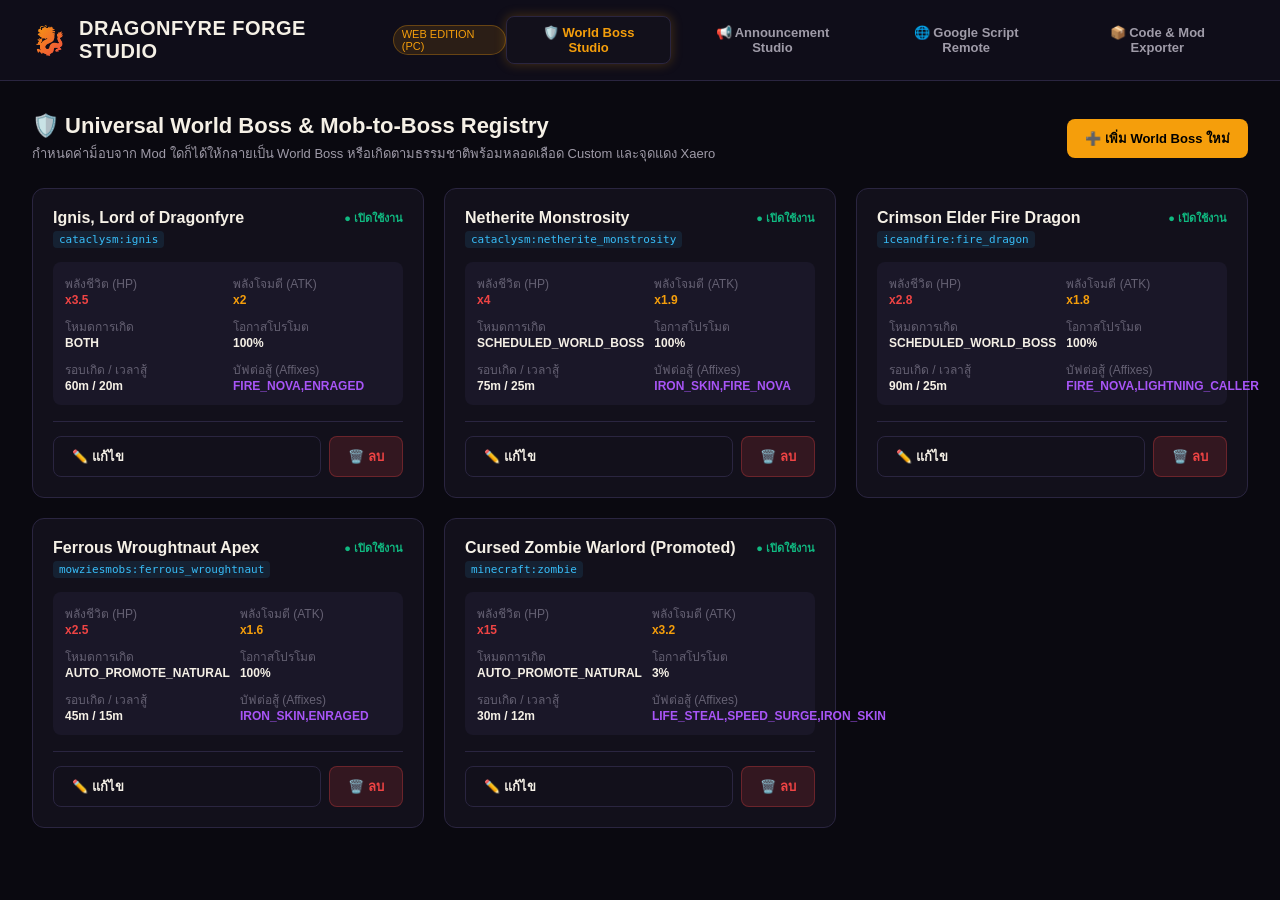
==== web-studio/index.html @ f37c69a7 "refactor: remove android mobile scaffolding and convert to Forge 1.20.1 mod project with PC Web Stud" ====
<!DOCTYPE html>
<html lang="th">
<head>
  <meta charset="UTF-8">
  <meta name="viewport" content="width=device-width, initial-scale=1.0">
  <title>Dragonfyre Forge Studio - Web Edition</title>
  <link rel="stylesheet" href="styles.css">
</head>
<body>

  <header>
    <div class="brand">
      <div class="brand-icon">🐉</div>
      <div>
        <h1>DRAGONFYRE FORGE STUDIO</h1>
      </div>
      <span>WEB EDITION (PC)</span>
    </div>
    <nav>
      <button class="tab-btn active" data-tab="boss-tab">🛡️ World Boss Studio</button>
      <button class="tab-btn" data-tab="hud-tab">📢 Announcement Studio</button>
      <button class="tab-btn" data-tab="gas-tab">🌐 Google Script Remote</button>
      <button class="tab-btn" data-tab="code-tab">📦 Code & Mod Exporter</button>
    </nav>
  </header>

  <main>
    <!-- TAB 1: WORLD BOSS STUDIO -->
    <section id="boss-tab" class="tab-content active">
      <div class="section-header">
        <div class="section-title">
          <h2>🛡️ Universal World Boss & Mob-to-Boss Registry</h2>
          <p>กำหนดค่าม็อบจาก Mod ใดก็ได้ให้กลายเป็น World Boss หรือเกิดตามธรรมชาติพร้อมหลอดเลือด Custom และจุดแดง Xaero</p>
        </div>
        <button class="btn" onclick="openBossModal()">➕ เพิ่ม World Boss ใหม่</button>
      </div>

      <div class="grid" id="boss-grid">
        <!-- Rendered by app.js -->
      </div>
    </section>

    <!-- TAB 2: ANNOUNCEMENT STUDIO -->
    <section id="hud-tab" class="tab-content">
      <div class="section-header">
        <div class="section-title">
          <h2>📢 RPG Center-Screen HUD Announcement Designer</h2>
          <p>ออกแบบป้ายประกาศกลางจอสำหรับดรอปของ Epic/Mythic (Apotheosis), การฆ่าบอส, หรือประกาศสดจากแอดมิน</p>
        </div>
        <button class="btn" onclick="triggerTestAnimation()">▶️ ทดสอบแอนิเมชันกลางจอ</button>
      </div>

      <div class="hud-preview-box">
        <div class="rpg-banner" id="preview-banner">
          <h4 id="preview-headline">⚔ Steve ได้รับไอเทมระดับ MYTHIC: Vorpal Blade</h4>
          <p id="preview-subtitle">ตรวจพบพลัง Affix หายากใน Cisco Fantasy Medieval RPG</p>
        </div>
      </div>

      <div class="card" style="max-width: 800px; margin: 0 auto;">
        <h3 style="margin-bottom: 16px;">ปรับแต่งป้ายประกาศ (Live Preview)</h3>
        <div class="form-group">
          <label>หัวข้อประกาศ (Headline):</label>
          <input type="text" class="form-control" id="hud-headline" value="⚔ Steve ได้รับไอเทมระดับ MYTHIC: Vorpal Blade" oninput="updateHudPreview()">
        </div>
        <div class="form-group">
          <label>คำอธิบายย่อย (Subtitle):</label>
          <input type="text" class="form-control" id="hud-subtitle" value="ตรวจพบพลัง Affix หายากใน Cisco Fantasy Medieval RPG" oninput="updateHudPreview()">
        </div>
        <div class="form-row">
          <div class="form-group">
            <label>สีขอบและออร่า (Hex Color):</label>
            <input type="color" class="form-control" id="hud-color" value="#f59e0b" style="height: 42px; cursor: pointer;" oninput="updateHudPreview()">
          </div>
          <div class="form-group">
            <label>เสียงเอฟเฟกต์ (Sound Event):</label>
            <input type="text" class="form-control" value="minecraft:ui.toast.challenge_complete">
          </div>
        </div>
      </div>
    </section>

    <!-- TAB 3: GAS REMOTE -->
    <section id="gas-tab" class="tab-content">
      <div class="section-header">
        <div class="section-title">
          <h2>🌐 Google Apps Script Remote & Server Hot-Reload</h2>
          <p>เชื่อมต่อเซิร์ฟเวอร์ Minecraft ผ่าน Google Sheets โดยไม่ต้องเปิดพอร์ตเซิร์ฟเวอร์ ทำงานผ่าน Tailscale ได้ 100%</p>
        </div>
        <div style="display: flex; gap: 8px;">
          <button class="btn btn-secondary" onclick="testGasConnection()">⚡ ทดสอบเชื่อมต่อ</button>
          <button class="btn" onclick="syncToGas()">☁️ ซิงก์ขึ้น Google Sheets</button>
        </div>
      </div>

      <div class="card" style="margin-bottom: 24px;">
        <h3 style="margin-bottom: 14px;">ตั้งค่าการเชื่อมต่อ Google Web App</h3>
        <div class="form-group">
          <label>Google Apps Script Web App URL:</label>
          <input type="text" class="form-control" id="gas-url" placeholder="https://script.google.com/macros/s/AKfycb.../exec">
        </div>
        <div class="form-row">
          <div class="form-group">
            <label>Secret Token (รหัสผ่านตรวจสอบสิทธิ์):</label>
            <input type="text" class="form-control" id="gas-secret" value="DF_SECRET_2026">
          </div>
          <div class="form-group">
            <label>ความถี่ในการ Polling ของเซิร์ฟเวอร์ (วินาที):</label>
            <input type="number" class="form-control" id="gas-interval" value="20">
          </div>
        </div>
        <div id="gas-status" style="font-size: 13px; font-weight: 600; margin-top: 8px;">
          ⚪ ยังไม่ได้ทดสอบเชื่อมต่อ
        </div>
      </div>
    </section>

    <!-- TAB 4: CODE EXPORTER -->
    <section id="code-tab" class="tab-content">
      <div class="section-header">
        <div class="section-title">
          <h2>📦 Forge 1.20.1 Mod & Google Script Source Code</h2>
          <p>ไฟล์โค้ดต้นฉบับทั้งหมดถูกสร้างไว้ในโฟลเดอร์โปรเจกต์พร้อมคอมไพล์ด้วย `./gradlew build`</p>
        </div>
        <div style="display: flex; gap: 8px;">
          <button class="btn btn-secondary" onclick="copyCurrentCode()">📋 คัดลอกโค้ด</button>
          <button class="btn" onclick="downloadCurrentFile()">💾 ดาวน์โหลดไฟล์นี้</button>
        </div>
      </div>

      <div style="display: flex; gap: 8px; margin-bottom: 12px; flex-wrap: wrap;">
        <button class="btn btn-secondary code-file-btn active" data-file="DragonfyreBridgeMod.java" onclick="selectCodeFile('DragonfyreBridgeMod.java')">DragonfyreBridgeMod.java</button>
        <button class="btn btn-secondary code-file-btn" data-file="UniversalBossManager.java" onclick="selectCodeFile('UniversalBossManager.java')">UniversalBossManager.java</button>
        <button class="btn btn-secondary code-file-btn" data-file="Code.gs" onclick="selectCodeFile('Code.gs')">Code.gs (Google Script)</button>
        <button class="btn btn-secondary code-file-btn" data-file="build.gradle" onclick="selectCodeFile('build.gradle')">build.gradle</button>
        <button class="btn btn-secondary code-file-btn" data-file="mods.toml" onclick="selectCodeFile('mods.toml')">mods.toml</button>
      </div>

      <div class="code-container">
        <div class="code-header">
          <span id="code-filename" style="font-family: monospace; font-size: 13px; color: var(--gold);">DragonfyreBridgeMod.java</span>
        </div>
        <pre><code id="code-display">// โค้ดจะแสดงที่นี่</code></pre>
      </div>
    </section>
  </main>

  <!-- MODAL: ADD/EDIT BOSS -->
  <div class="modal-overlay" id="boss-modal">
    <div class="modal">
      <h3 id="modal-title" style="margin-bottom: 16px;">เพิ่ม World Boss ใหม่</h3>
      <input type="hidden" id="boss-id" value="0">
      
      <div class="form-group">
        <label>ชื่อบอสที่แสดง (Display Name):</label>
        <input type="text" class="form-control" id="boss-name" placeholder="Ignis, Lord of Dragonfyre">
      </div>

      <div class="form-row">
        <div class="form-group">
          <label>Entity ID (Mod ResourceLocation):</label>
          <input type="text" class="form-control" id="boss-entity" placeholder="cataclysm:ignis">
        </div>
        <div class="form-group">
          <label>ชื่อ Mod หรือหมวดหมู่:</label>
          <input type="text" class="form-control" id="boss-tag" placeholder="Cisco Dragonfyre">
        </div>
      </div>

      <div class="form-row">
        <div class="form-group">
          <label>โหมดการเกิด (Boss Mode):</label>
          <select class="form-control" id="boss-mode">
            <option value="BOTH">BOTH (ทั้งเกิดตามเวลาและเกิดตามธรรมชาติ)</option>
            <option value="SCHEDULED_WORLD_BOSS">SCHEDULED_WORLD_BOSS (สุ่มเกิดตามเวลา)</option>
            <option value="AUTO_PROMOTE_NATURAL">AUTO_PROMOTE_NATURAL (อัปเกรดม็อบธรรมชาติ)</option>
          </select>
        </div>
        <div class="form-group">
          <label>โอกาสโปรโมตธรรมชาติ (%):</label>
          <input type="number" class="form-control" id="boss-chance" value="100">
        </div>
      </div>

      <div class="form-row">
        <div class="form-group">
          <label>ตัวคูณ HP (Health Multiplier):</label>
          <input type="number" step="0.1" class="form-control" id="boss-hp" value="3.5">
        </div>
        <div class="form-group">
          <label>ตัวคูณ ATK (Attack Multiplier):</label>
          <input type="number" step="0.1" class="form-control" id="boss-atk" value="2.0">
        </div>
      </div>

      <div class="form-row">
        <div class="form-group">
          <label>รอบการเกิด (นาที):</label>
          <input type="number" class="form-control" id="boss-interval" value="60">
        </div>
        <div class="form-group">
          <label>เวลาจำกัดในการสู้ (นาที):</label>
          <input type="number" class="form-control" id="boss-duration" value="20">
        </div>
      </div>

      <div class="form-group">
        <label>Affix Traits บัฟต่อสู้ (คั่นด้วยจุลภาค):</label>
        <input type="text" class="form-control" id="boss-affix" value="FIRE_NOVA,ENRAGED" placeholder="FIRE_NOVA, LIFE_STEAL, IRON_SKIN, LIGHTNING_CALLER, SPEED_SURGE, ENRAGED">
      </div>

      <div class="form-group">
        <label>คำสั่งมอบรางวัลให้ผู้สังหาร (@p):</label>
        <input type="text" class="form-control" id="boss-reward" value="give @p minecraft:netherite_ingot 5">
      </div>

      <div class="form-group" style="display: flex; align-items: center; gap: 8px;">
        <input type="checkbox" id="boss-enabled" checked style="width: 18px; height: 18px;">
        <label for="boss-enabled" style="margin: 0; cursor: pointer;">เปิดใช้งานบอสตัวนี้ทันที</label>
      </div>

      <div style="display: flex; justify-content: flex-end; gap: 10px; margin-top: 20px;">
        <button class="btn btn-secondary" onclick="closeBossModal()">ยกเลิก</button>
        <button class="btn" onclick="saveBossFromModal()">💾 บันทึก</button>
      </div>
    </div>
  </div>

  <script src="app.js"></script>
</body>
</html>
---- web-studio/styles.css ----
:root {
  --bg-primary: #0a0910;
  --bg-card: #12101b;
  --bg-card-hover: #191627;
  --bg-input: #1a1728;
  --border: #2a2540;
  --border-focus: #f59e0b;
  --gold: #f59e0b;
  --gold-glow: rgba(245, 158, 11, 0.25);
  --crimson: #ef4444;
  --purple: #a855f7;
  --blue: #38bdf8;
  --green: #10b981;
  --text-primary: #f5f0e6;
  --text-secondary: #9f9ba8;
  --text-muted: #656173;
}

* {
  box-sizing: border-box;
  margin: 0;
  padding: 0;
  font-family: -apple-system, BlinkMacSystemFont, "Segoe UI", Roboto, "Kanit", sans-serif;
}

body {
  background: var(--bg-primary);
  color: var(--text-primary);
  min-height: 100vh;
  display: flex;
  flex-direction: column;
}

header {
  background: #0f0d19;
  border-bottom: 1px solid var(--border);
  padding: 16px 32px;
  display: flex;
  justify-content: space-between;
  align-items: center;
  position: sticky;
  top: 0;
  z-index: 100;
}

.brand {
  display: flex;
  align-items: center;
  gap: 12px;
}

.brand-icon {
  font-size: 28px;
  background: linear-gradient(135deg, #f59e0b, #ef4444);
  -webkit-background-clip: text;
  -webkit-text-fill-color: transparent;
}

.brand h1 {
  font-size: 20px;
  font-weight: 700;
  letter-spacing: 0.5px;
}

.brand span {
  font-size: 11px;
  color: var(--gold);
  background: rgba(245, 158, 11, 0.12);
  padding: 2px 8px;
  border-radius: 999px;
  border: 1px solid rgba(245, 158, 11, 0.3);
}

nav {
  display: flex;
  gap: 8px;
}

.tab-btn {
  background: transparent;
  color: var(--text-secondary);
  border: 1px solid transparent;
  padding: 8px 16px;
  border-radius: 8px;
  cursor: pointer;
  font-size: 13px;
  font-weight: 600;
  display: flex;
  align-items: center;
  gap: 8px;
  transition: all 0.2s;
}

.tab-btn:hover {
  background: var(--bg-card);
  color: var(--text-primary);
}

.tab-btn.active {
  background: var(--bg-card);
  color: var(--gold);
  border-color: var(--border);
  box-shadow: 0 0 12px var(--gold-glow);
}

main {
  flex: 1;
  padding: 32px;
  max-width: 1400px;
  margin: 0 auto;
  width: 100%;
}

.tab-content {
  display: none;
}

.tab-content.active {
  display: block;
  animation: fadeIn 0.25s ease-in-out;
}

@keyframes fadeIn {
  from { opacity: 0; transform: translateY(6px); }
  to { opacity: 1; transform: translateY(0); }
}

.section-header {
  display: flex;
  justify-content: space-between;
  align-items: center;
  margin-bottom: 24px;
}

.section-title h2 {
  font-size: 22px;
  font-weight: 700;
}

.section-title p {
  color: var(--text-secondary);
  font-size: 13px;
  margin-top: 4px;
}

.btn {
  background: var(--gold);
  color: #000;
  border: none;
  padding: 9px 18px;
  border-radius: 8px;
  font-size: 13px;
  font-weight: 700;
  cursor: pointer;
  display: inline-flex;
  align-items: center;
  gap: 6px;
  transition: all 0.2s;
}

.btn:hover {
  opacity: 0.9;
  box-shadow: 0 0 16px var(--gold-glow);
  transform: translateY(-1px);
}

.btn-secondary {
  background: var(--bg-card);
  color: var(--text-primary);
  border: 1px solid var(--border);
}

.btn-secondary:hover {
  border-color: var(--gold);
  color: var(--gold);
}

.btn-danger {
  background: rgba(239, 68, 68, 0.15);
  color: var(--crimson);
  border: 1px solid rgba(239, 68, 68, 0.3);
}

.btn-danger:hover {
  background: var(--crimson);
  color: #fff;
}

.grid {
  display: grid;
  grid-template-columns: repeat(auto-fill, minmax(380px, 1fr));
  gap: 20px;
}

.card {
  background: var(--bg-card);
  border: 1px solid var(--border);
  border-radius: 12px;
  padding: 20px;
  position: relative;
  transition: all 0.2s;
}

.card:hover {
  border-color: rgba(245, 158, 11, 0.4);
  box-shadow: 0 4px 20px rgba(0, 0, 0, 0.4);
}

.card-header {
  display: flex;
  justify-content: space-between;
  align-items: flex-start;
  margin-bottom: 14px;
}

.card-title h3 {
  font-size: 16px;
  font-weight: 700;
}

.card-title .tag {
  display: inline-block;
  font-size: 11px;
  color: var(--blue);
  background: rgba(56, 189, 248, 0.1);
  padding: 2px 6px;
  border-radius: 4px;
  margin-top: 4px;
  font-family: monospace;
}

.stats-grid {
  display: grid;
  grid-template-columns: repeat(2, 1fr);
  gap: 10px;
  margin: 14px 0;
  background: var(--bg-input);
  padding: 12px;
  border-radius: 8px;
}

.stat-item {
  font-size: 12px;
}

.stat-label {
  color: var(--text-muted);
  display: block;
}

.stat-value {
  color: var(--text-primary);
  font-weight: 600;
  margin-top: 2px;
}

.card-actions {
  display: flex;
  gap: 8px;
  margin-top: 16px;
  border-top: 1px solid var(--border);
  padding-top: 14px;
}

/* Modal */
.modal-overlay {
  position: fixed;
  top: 0;
  left: 0;
  width: 100%;
  height: 100%;
  background: rgba(0, 0, 0, 0.8);
  backdrop-filter: blur(4px);
  display: none;
  justify-content: center;
  align-items: center;
  z-index: 1000;
}

.modal-overlay.active {
  display: flex;
}

.modal {
  background: var(--bg-card);
  border: 1px solid var(--border);
  border-radius: 14px;
  width: 90%;
  max-width: 640px;
  max-height: 85vh;
  overflow-y: auto;
  padding: 24px;
  box-shadow: 0 10px 40px rgba(0, 0, 0, 0.6);
}

.form-group {
  margin-bottom: 16px;
}

.form-group label {
  display: block;
  font-size: 12px;
  font-weight: 600;
  color: var(--text-secondary);
  margin-bottom: 6px;
}

.form-control {
  width: 100%;
  background: var(--bg-input);
  border: 1px solid var(--border);
  color: var(--text-primary);
  padding: 9px 12px;
  border-radius: 8px;
  font-size: 13px;
  outline: none;
  transition: border-color 0.2s;
}

.form-control:focus {
  border-color: var(--border-focus);
}

.form-row {
  display: grid;
  grid-template-columns: 1fr 1fr;
  gap: 12px;
}

/* Banner HUD Preview */
.hud-preview-box {
  background: #090810;
  border: 1px dashed var(--border);
  border-radius: 12px;
  padding: 40px 20px;
  display: flex;
  justify-content: center;
  align-items: center;
  margin: 20px 0;
  min-height: 160px;
}

.rpg-banner {
  background: rgba(14, 12, 21, 0.95);
  border: 2px solid var(--gold);
  border-radius: 4px;
  padding: 12px 28px;
  text-align: center;
  box-shadow: 0 0 20px var(--gold-glow);
  position: relative;
  min-width: 320px;
  animation: bannerSlide 0.3s ease-out;
}

@keyframes bannerSlide {
  from { transform: translateY(-20px); opacity: 0; }
  to { transform: translateY(0); opacity: 1; }
}

.rpg-banner h4 {
  font-size: 16px;
  font-weight: 700;
  color: #f5f0e6;
  letter-spacing: 0.5px;
}

.rpg-banner p {
  font-size: 12px;
  color: #c4bed4;
  margin-top: 4px;
}

/* Code Viewer */
.code-container {
  background: #0a0814;
  border: 1px solid var(--border);
  border-radius: 10px;
  overflow: hidden;
}

.code-header {
  background: #120f21;
  padding: 10px 16px;
  border-bottom: 1px solid var(--border);
  display: flex;
  justify-content: space-between;
  align-items: center;
}

pre code {
  display: block;
  padding: 16px;
  color: #e0def4;
  font-family: "Consolas", "Courier New", monospace;
  font-size: 12px;
  line-height: 1.5;
  overflow-x: auto;
  max-height: 520px;
}
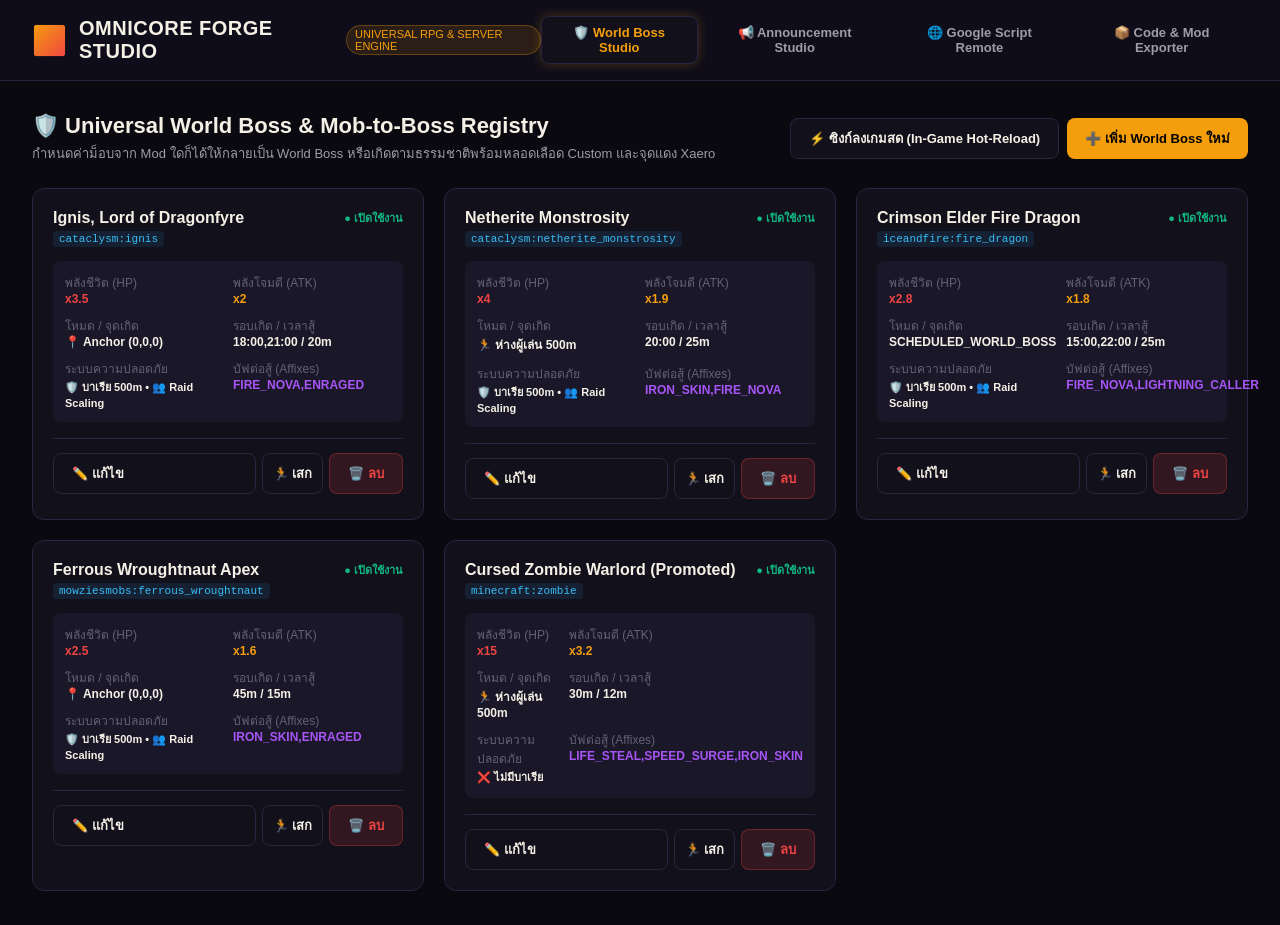
==== commit 39bba86d: "feat: refactor project to OmniCore - Universal RPG & Server Engine (BossCore, CombatCore, PartyCore," ====
--- a/web-studio/index.html
+++ b/web-studio/index.html
@@ -3,18 +3,18 @@
 <head>
   <meta charset="UTF-8">
   <meta name="viewport" content="width=device-width, initial-scale=1.0">
-  <title>Dragonfyre Forge Studio - Web Edition</title>
+  <title>OmniCore Studio — Universal Minecraft RPG & Server Engine</title>
   <link rel="stylesheet" href="styles.css">
 </head>
 <body>
 
   <header>
     <div class="brand">
-      <div class="brand-icon">🐉</div>
+      <div class="brand-icon">🌌</div>
       <div>
-        <h1>DRAGONFYRE FORGE STUDIO</h1>
-      </div>
-      <span>WEB EDITION (PC)</span>
+        <h1>OMNICORE FORGE STUDIO</h1>
+      </div>
+      <span id="server-badge">UNIVERSAL RPG & SERVER ENGINE</span>
     </div>
     <nav>
       <button class="tab-btn active" data-tab="boss-tab">🛡️ World Boss Studio</button>
@@ -32,7 +32,10 @@
           <h2>🛡️ Universal World Boss & Mob-to-Boss Registry</h2>
           <p>กำหนดค่าม็อบจาก Mod ใดก็ได้ให้กลายเป็น World Boss หรือเกิดตามธรรมชาติพร้อมหลอดเลือด Custom และจุดแดง Xaero</p>
         </div>
-        <button class="btn" onclick="openBossModal()">➕ เพิ่ม World Boss ใหม่</button>
+        <div style="display: flex; gap: 8px;">
+          <button class="btn btn-secondary" id="btn-sync-game" onclick="syncToEmbeddedGame()">⚡ ซิงก์ลงเกมสด (In-Game Hot-Reload)</button>
+          <button class="btn" onclick="openBossModal()">➕ เพิ่ม World Boss ใหม่</button>
+        </div>
       </div>
 
       <div class="grid" id="boss-grid">
@@ -129,7 +132,7 @@
       </div>
 
       <div style="display: flex; gap: 8px; margin-bottom: 12px; flex-wrap: wrap;">
-        <button class="btn btn-secondary code-file-btn active" data-file="DragonfyreBridgeMod.java" onclick="selectCodeFile('DragonfyreBridgeMod.java')">DragonfyreBridgeMod.java</button>
+        <button class="btn btn-secondary code-file-btn active" data-file="OmniCoreMod.java" onclick="selectCodeFile('OmniCoreMod.java')">OmniCoreMod.java</button>
         <button class="btn btn-secondary code-file-btn" data-file="UniversalBossManager.java" onclick="selectCodeFile('UniversalBossManager.java')">UniversalBossManager.java</button>
         <button class="btn btn-secondary code-file-btn" data-file="Code.gs" onclick="selectCodeFile('Code.gs')">Code.gs (Google Script)</button>
         <button class="btn btn-secondary code-file-btn" data-file="build.gradle" onclick="selectCodeFile('build.gradle')">build.gradle</button>
@@ -138,7 +141,7 @@
 
       <div class="code-container">
         <div class="code-header">
-          <span id="code-filename" style="font-family: monospace; font-size: 13px; color: var(--gold);">DragonfyreBridgeMod.java</span>
+          <span id="code-filename" style="font-family: monospace; font-size: 13px; color: var(--gold);">OmniCoreMod.java</span>
         </div>
         <pre><code id="code-display">// โค้ดจะแสดงที่นี่</code></pre>
       </div>
@@ -214,7 +217,58 @@
         <input type="text" class="form-control" id="boss-reward" value="give @p minecraft:netherite_ingot 5">
       </div>
 
-      <div class="form-group" style="display: flex; align-items: center; gap: 8px;">
+      <div class="form-row">
+        <div class="form-group">
+          <label>กลยุทธ์ตำแหน่งเกิด (Spawn Strategy):</label>
+          <select class="form-control" id="boss-strategy">
+            <option value="ANCHOR_LANDMARK">📍 ล็อกจุดแลนด์มาร์ก (เกิดเฉพาะจุด Anchor แห่งเดียว)</option>
+            <option value="PLAYER_RELATIVE_500M">🏃 เกิดห่างจากผู้เล่น 500 บล็อก (Safe Surface)</option>
+            <option value="DYNAMIC_BIOME">🌲 สุ่มตามไบโอม/ระยะห่าง (Dynamic Search)</option>
+          </select>
+        </div>
+        <div class="form-group">
+          <label>ตารางเวลาเกิดจริง (เช่น 18:00, 21:00):</label>
+          <input type="text" class="form-control" id="boss-schedule-hours" placeholder="18:00, 21:00">
+        </div>
+      </div>
+
+      <div class="form-row" id="anchor-coords-row">
+        <div class="form-group">
+          <label>พิกัดแลนด์มาร์ก (Anchor X, Y, Z):</label>
+          <div style="display: flex; gap: 6px;">
+            <input type="number" class="form-control" id="boss-anchor-x" placeholder="X" value="0">
+            <input type="number" class="form-control" id="boss-anchor-y" placeholder="Y" value="0">
+            <input type="number" class="form-control" id="boss-anchor-z" placeholder="Z" value="0">
+          </div>
+        </div>
+        <div class="form-group">
+          <label>รัศมีของแลนด์มาร์ก (บล็อก):</label>
+          <input type="number" class="form-control" id="boss-anchor-rad" value="80">
+        </div>
+      </div>
+
+      <div class="form-row">
+        <div class="form-group">
+          <label>รัศมีบาเรียห้ามขุดทำลาย (Anti-Grief Radius):</label>
+          <input type="number" class="form-control" id="boss-protect-radius" value="500">
+        </div>
+        <div class="form-group" style="display: flex; flex-direction: column; justify-content: center; gap: 8px;">
+          <div style="display: flex; align-items: center; gap: 8px;">
+            <input type="checkbox" id="boss-antigrief" checked style="width: 16px; height: 16px;">
+            <label for="boss-antigrief" style="margin: 0; cursor: pointer;">🛡️ เปิดบาเรียห้ามขุด/ระเบิดฉาก</label>
+          </div>
+          <div style="display: flex; align-items: center; gap: 8px;">
+            <input type="checkbox" id="boss-native-bar" checked style="width: 16px; height: 16px;">
+            <label for="boss-native-bar" style="margin: 0; cursor: pointer;">🏷️ ใช้หลอดเลือดเดิม (ไม่วาดทับ)</label>
+          </div>
+          <div style="display: flex; align-items: center; gap: 8px;">
+            <input type="checkbox" id="boss-raid-scaling" checked style="width: 16px; height: 16px;">
+            <label for="boss-raid-scaling" style="margin: 0; cursor: pointer;">👥 Raid Scaling (+15% HP ต่อคน)</label>
+          </div>
+        </div>
+      </div>
+
+      <div class="form-group" style="display: flex; align-items: center; gap: 8px; margin-top: 10px;">
         <input type="checkbox" id="boss-enabled" checked style="width: 18px; height: 18px;">
         <label for="boss-enabled" style="margin: 0; cursor: pointer;">เปิดใช้งานบอสตัวนี้ทันที</label>
       </div>
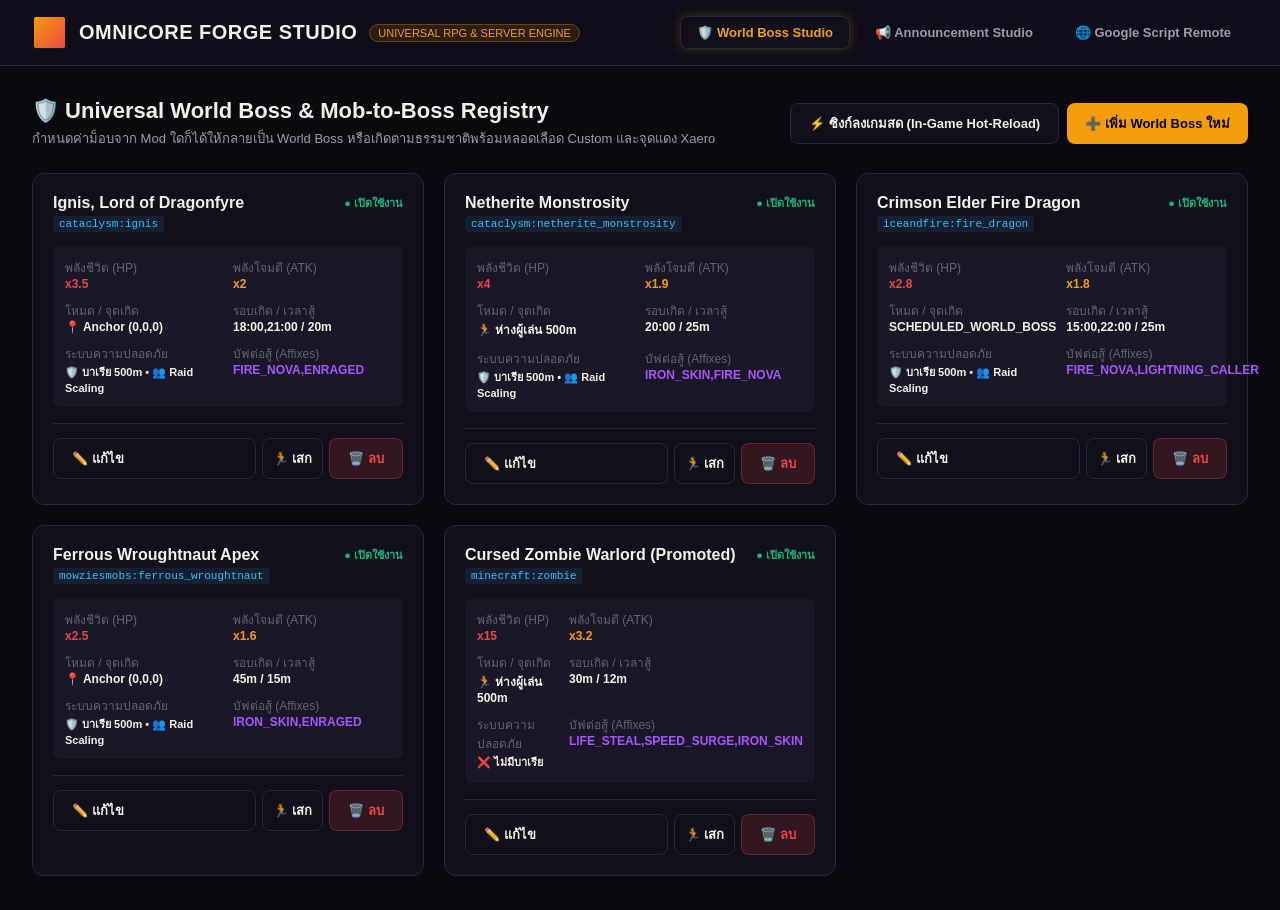
==== commit 9b87978e: "refactor(web-studio): remove obsolete Code Exporter tab and mock code generators" ====
--- a/web-studio/index.html
+++ b/web-studio/index.html
@@ -20,7 +20,6 @@
       <button class="tab-btn active" data-tab="boss-tab">🛡️ World Boss Studio</button>
       <button class="tab-btn" data-tab="hud-tab">📢 Announcement Studio</button>
       <button class="tab-btn" data-tab="gas-tab">🌐 Google Script Remote</button>
-      <button class="tab-btn" data-tab="code-tab">📦 Code & Mod Exporter</button>
     </nav>
   </header>
 
@@ -115,35 +114,6 @@
         <div id="gas-status" style="font-size: 13px; font-weight: 600; margin-top: 8px;">
           ⚪ ยังไม่ได้ทดสอบเชื่อมต่อ
         </div>
-      </div>
-    </section>
-
-    <!-- TAB 4: CODE EXPORTER -->
-    <section id="code-tab" class="tab-content">
-      <div class="section-header">
-        <div class="section-title">
-          <h2>📦 Forge 1.20.1 Mod & Google Script Source Code</h2>
-          <p>ไฟล์โค้ดต้นฉบับทั้งหมดถูกสร้างไว้ในโฟลเดอร์โปรเจกต์พร้อมคอมไพล์ด้วย `./gradlew build`</p>
-        </div>
-        <div style="display: flex; gap: 8px;">
-          <button class="btn btn-secondary" onclick="copyCurrentCode()">📋 คัดลอกโค้ด</button>
-          <button class="btn" onclick="downloadCurrentFile()">💾 ดาวน์โหลดไฟล์นี้</button>
-        </div>
-      </div>
-
-      <div style="display: flex; gap: 8px; margin-bottom: 12px; flex-wrap: wrap;">
-        <button class="btn btn-secondary code-file-btn active" data-file="OmniCoreMod.java" onclick="selectCodeFile('OmniCoreMod.java')">OmniCoreMod.java</button>
-        <button class="btn btn-secondary code-file-btn" data-file="UniversalBossManager.java" onclick="selectCodeFile('UniversalBossManager.java')">UniversalBossManager.java</button>
-        <button class="btn btn-secondary code-file-btn" data-file="Code.gs" onclick="selectCodeFile('Code.gs')">Code.gs (Google Script)</button>
-        <button class="btn btn-secondary code-file-btn" data-file="build.gradle" onclick="selectCodeFile('build.gradle')">build.gradle</button>
-        <button class="btn btn-secondary code-file-btn" data-file="mods.toml" onclick="selectCodeFile('mods.toml')">mods.toml</button>
-      </div>
-
-      <div class="code-container">
-        <div class="code-header">
-          <span id="code-filename" style="font-family: monospace; font-size: 13px; color: var(--gold);">OmniCoreMod.java</span>
-        </div>
-        <pre><code id="code-display">// โค้ดจะแสดงที่นี่</code></pre>
       </div>
     </section>
   </main>
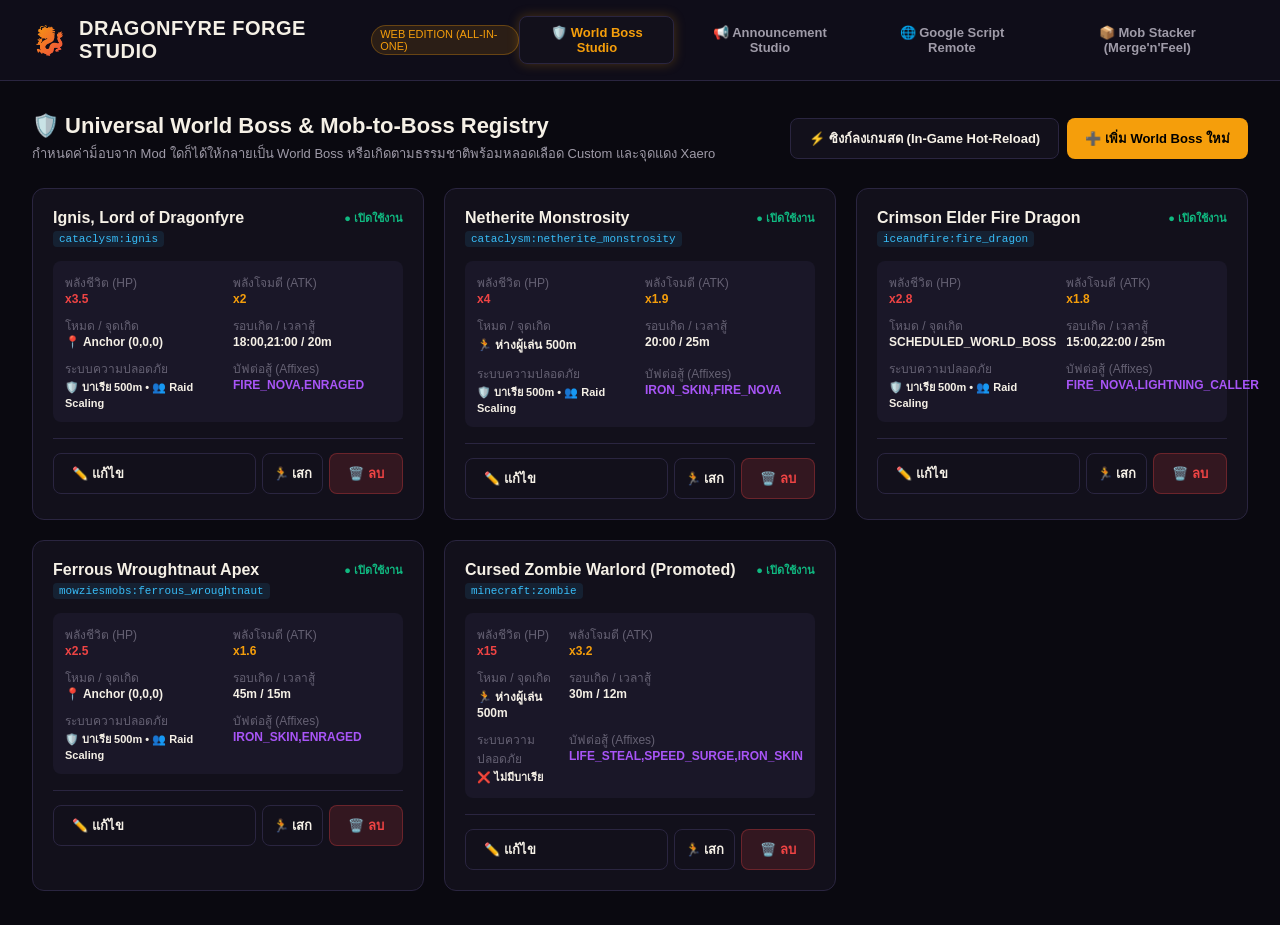
==== commit 8e56160b: "feat(web): add Merge'n'Feel reflection bridge and Web Studio controls" ====
--- a/web-studio/index.html
+++ b/web-studio/index.html
@@ -3,23 +3,24 @@
 <head>
   <meta charset="UTF-8">
   <meta name="viewport" content="width=device-width, initial-scale=1.0">
-  <title>OmniCore Studio — Universal Minecraft RPG & Server Engine</title>
+  <title>Dragonfyre Forge Studio - Web Edition</title>
   <link rel="stylesheet" href="styles.css">
 </head>
 <body>
 
   <header>
     <div class="brand">
-      <div class="brand-icon">🌌</div>
+      <div class="brand-icon">🐉</div>
       <div>
-        <h1>OMNICORE FORGE STUDIO</h1>
-      </div>
-      <span id="server-badge">UNIVERSAL RPG & SERVER ENGINE</span>
+        <h1>DRAGONFYRE FORGE STUDIO</h1>
+      </div>
+      <span id="server-badge">WEB EDITION (ALL-IN-ONE)</span>
     </div>
     <nav>
       <button class="tab-btn active" data-tab="boss-tab">🛡️ World Boss Studio</button>
       <button class="tab-btn" data-tab="hud-tab">📢 Announcement Studio</button>
       <button class="tab-btn" data-tab="gas-tab">🌐 Google Script Remote</button>
+      <button class="tab-btn" data-tab="stackmob-tab">📦 Mob Stacker (Merge'n'Feel)</button>
     </nav>
   </header>
 
@@ -113,6 +114,57 @@
         </div>
         <div id="gas-status" style="font-size: 13px; font-weight: 600; margin-top: 8px;">
           ⚪ ยังไม่ได้ทดสอบเชื่อมต่อ
+        </div>
+      </div>
+    </section>
+
+    <!-- TAB 4: MOB STACKER (MERGE'N'FEEL) -->
+    <section id="stackmob-tab" class="tab-content">
+      <div class="section-header">
+        <div class="section-title">
+          <h2>📦 Merge'n'Feel — Mob & Item Stacking Manager</h2>
+          <p>ควบคุมการทำงานของระบบรวมม็อบและไอเทมดรอป ลดแล็กและเพิ่ม TPS ให้กับเซิร์ฟเวอร์แบบเรียลไทม์</p>
+        </div>
+        <div style="display: flex; gap: 8px;">
+          <button class="btn btn-secondary" onclick="refreshStackMobStatus()">🔄 รีเฟรชสถานะ</button>
+        </div>
+      </div>
+
+      <div class="card" style="max-width: 800px; margin: 0 auto;">
+        <div style="display: flex; justify-content: space-between; align-items: center; margin-bottom: 20px;">
+          <div>
+            <h3 style="margin-bottom: 4px;">สถานะการติดตั้งม็อด Merge'n'Feel</h3>
+            <span id="stackmob-status-badge" style="font-weight: bold; font-size: 0.95rem;">กำลังตรวจสอบ...</span>
+          </div>
+          <span id="stackmob-mode-badge" style="background: rgba(255,255,255,0.1); padding: 6px 14px; border-radius: 20px; font-weight: bold; font-size: 0.9rem;">MODE: UNKNOWN</span>
+        </div>
+
+        <div id="stackmob-controls" style="display: none;">
+          <div class="form-group">
+            <label>เลือกโหมดการทำงาน (Mob Stacking Mode):</label>
+            <select class="form-control" id="stackmob-mode-select" onchange="changeStackMobMode()">
+              <option value="OFF">❌ OFF — ปิดการรวมม็อบชั่วคราว</option>
+              <option value="NORMAL">🟡 NORMAL — โหมดมาตรฐาน (ตีตายทีละตัว / Peel-one)</option>
+              <option value="ONE_HIT_KILL">🟢 ONE_HIT_KILL — โหมดฟาร์มโหด (ตีทีเดียวตายทั้งกอง ดรอปของคูณตามสแตค)</option>
+            </select>
+          </div>
+
+          <div style="display: flex; gap: 10px; margin-top: 20px; flex-wrap: wrap;">
+            <button class="btn" onclick="cycleStackMobMode()">⚡ สลับโหมดถัดไป (Cycle Mode)</button>
+            <button class="btn btn-secondary" onclick="toggleStackMobEnabled()">🔘 เปิด/ปิด ระบบม็อบสแตค (Toggle)</button>
+            <button class="btn" style="background: #ef4444;" onclick="unstackMobsNearby()">💥 สลายกองม็อบรอบตัว (Unstack Nearby)</button>
+          </div>
+
+          <div style="margin-top: 24px; padding: 14px; background: rgba(0,0,0,0.2); border-radius: 8px; border-left: 4px solid var(--gold);">
+            <p style="margin: 0; font-size: 0.9rem; color: #cbd5e1;">
+              💡 <strong>คำแนะนำ:</strong> สามารถติดตั้งม็อด <code>mergefeel-0.0.5.jar</code> ในโฟลเดอร์ <code>mods/</code> ของเซิร์ฟเวอร์เพื่อเปิดใช้งาน หากไม่ได้ติดตั้ง เซิร์ฟเวอร์จะยังคงทำงานได้ตามปกติ 100% โดยไม่เกิดข้อผิดพลาด
+            </p>
+          </div>
+        </div>
+
+        <div id="stackmob-not-installed-msg" style="display: none; padding: 20px; text-align: center; color: #94a3b8;">
+          <p style="font-size: 1.1rem; margin-bottom: 8px;">⚪ ไม่พบม็อด <strong>Merge'n'Feel</strong> ในเซิร์ฟเวอร์</p>
+          <p style="font-size: 0.9rem;">หากต้องการใช้งานระบบรวมม็อบและไอเทมดรอป กรุณานำไฟล์ <code>mergefeel-0.0.5.jar</code> ไปวางในโฟลเดอร์ <code>mods/</code> แล้วรีสตาร์ตเซิร์ฟเวอร์</p>
         </div>
       </div>
     </section>
